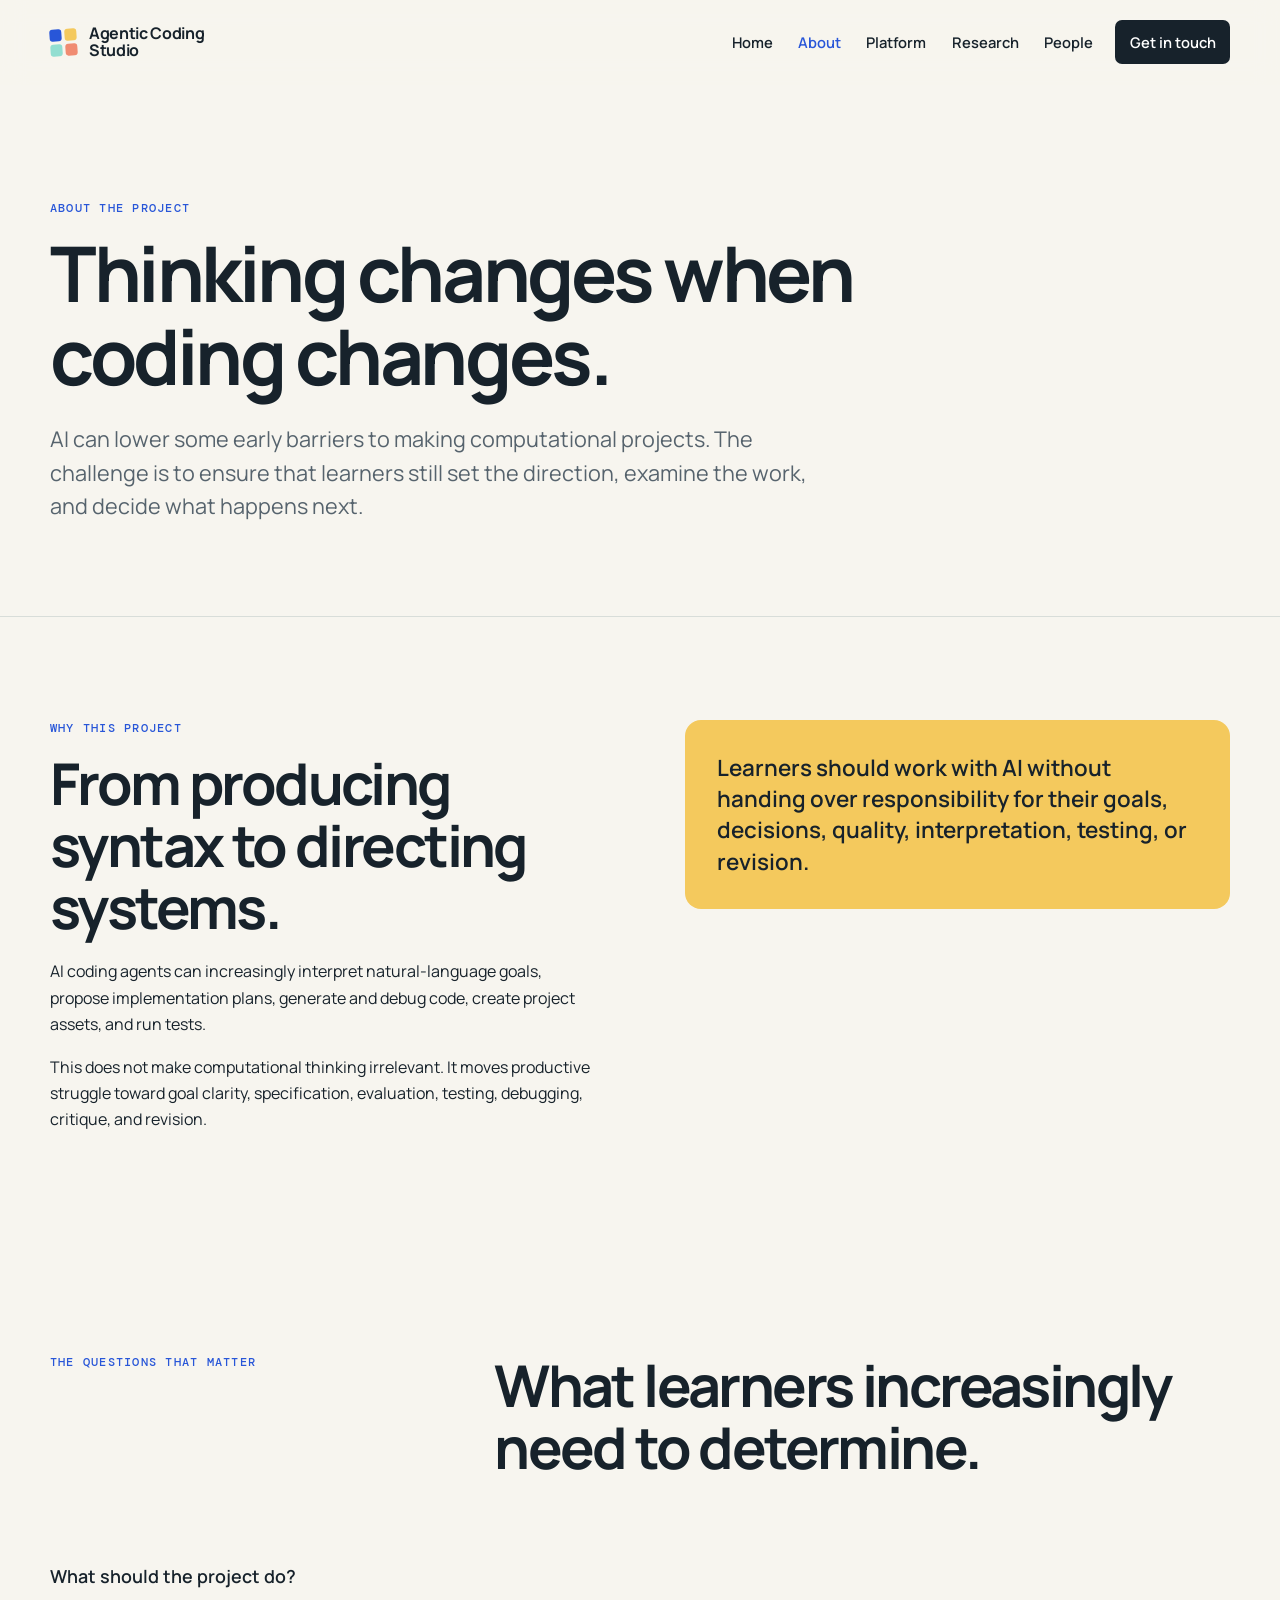
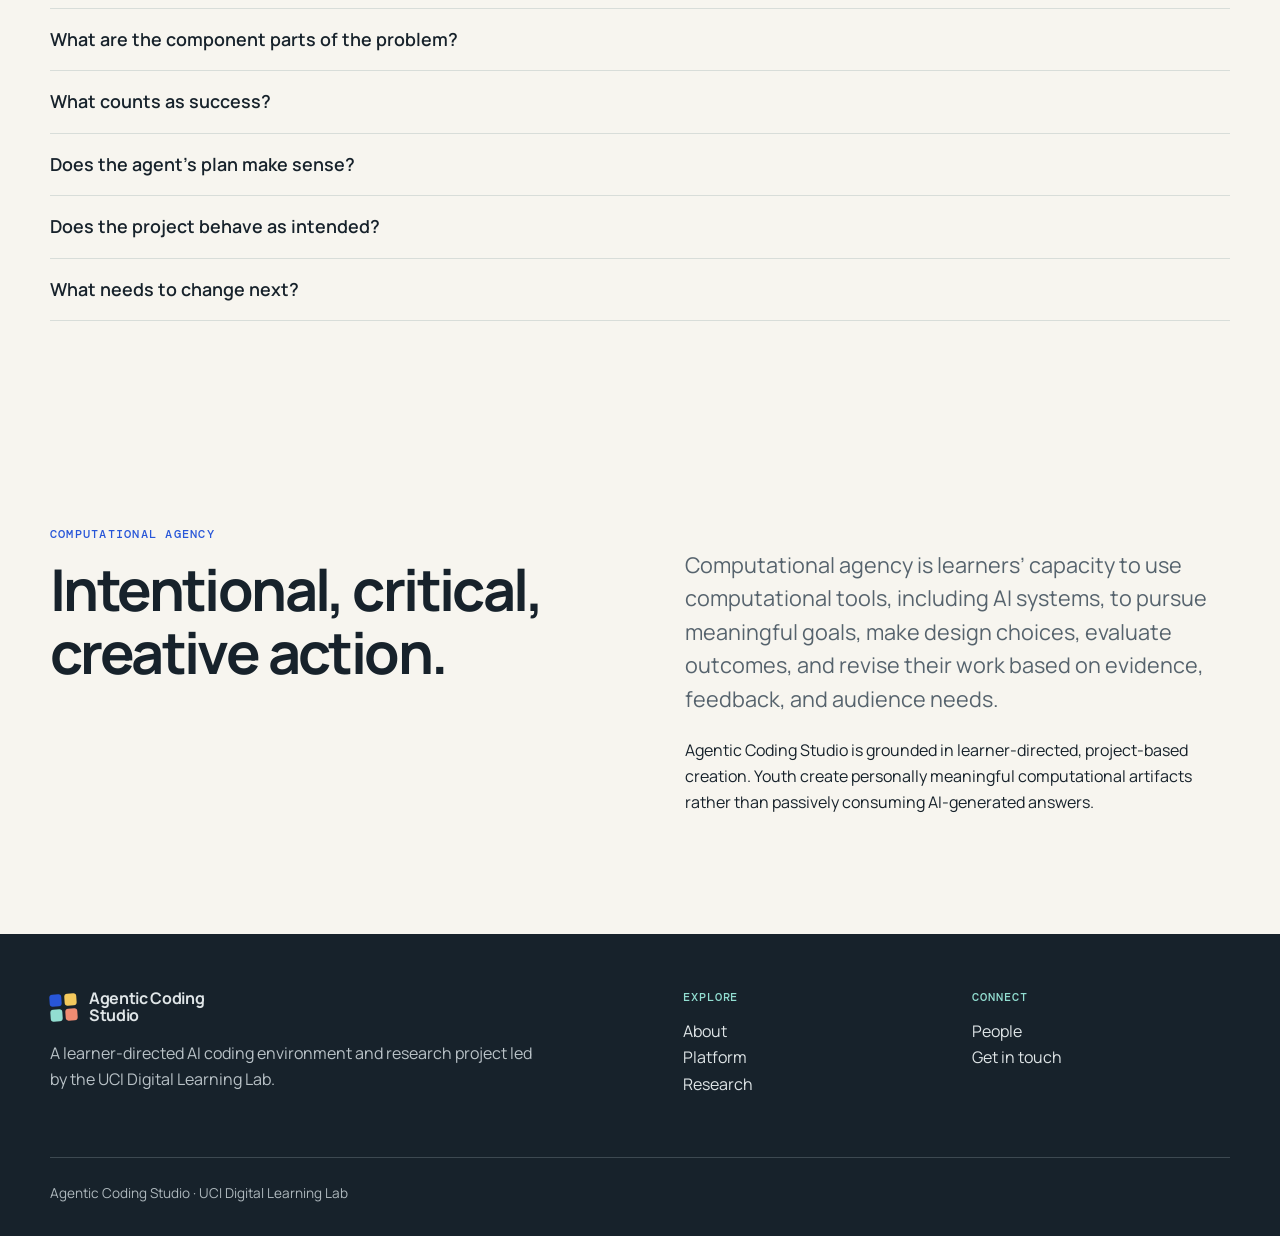
==== about.html @ 56c7b021 "Build initial Agentic Coding Studio website" ====
<!doctype html><html lang="en"><head><meta charset="utf-8"><meta name="viewport" content="width=device-width,initial-scale=1"><meta name="description" content="Why Agentic Coding Studio is being developed and how agentic coding changes what learners need to practice."><title>About | Agentic Coding Studio</title><link rel="stylesheet" href="assets/styles.css"></head><body><a class="skip-link" href="#main">Skip to main content</a>
<header class="site-header"><div class="container nav-wrap">
<a class="brand" href="index.html" aria-label="Agentic Coding Studio home"><span class="brand-mark" aria-hidden="true"><i></i><i></i><i></i><i></i></span><span>Agentic Coding<br>Studio</span></a>
<button class="menu-button" type="button" aria-expanded="false" aria-controls="site-nav">Menu</button>
<nav aria-label="Primary"><ul class="nav-list" id="site-nav">
<li><a href="index.html">Home</a></li><li><a href="about.html" aria-current="page">About</a></li><li><a href="platform.html">Platform</a></li><li><a href="research.html">Research</a></li><li><a href="people.html">People</a></li><li><a class="contact-link" href="contact.html">Get in touch</a></li>
</ul></nav></div></header>
<main id="main">
<section class="hero page-hero"><div class="container"><p class="eyebrow">About the project</p><h1>Thinking changes when coding changes.</h1><p class="lede">AI can lower some early barriers to making computational projects. The challenge is to ensure that learners still set the direction, examine the work, and decide what happens next.</p></div></section>
<section><div class="container split"><div><p class="eyebrow">Why this project</p><h2>From producing syntax to directing systems.</h2><p>AI coding agents can increasingly interpret natural-language goals, propose implementation plans, generate and debug code, create project assets, and run tests.</p><p>This does not make computational thinking irrelevant. It moves productive struggle toward goal clarity, specification, evaluation, testing, debugging, critique, and revision.</p></div><div><div class="quote-panel">Learners should work with AI without handing over responsibility for their goals, decisions, quality, interpretation, testing, or revision.</div></div></div></section>
<section><div class="container"><div class="section-head"><p class="eyebrow">The questions that matter</p><h2>What learners increasingly need to determine.</h2></div><ul class="question-list"><li>What should the project do?</li><li>What are the component parts of the problem?</li><li>What counts as success?</li><li>Does the agent’s plan make sense?</li><li>Does the project behave as intended?</li><li>What needs to change next?</li></ul></div></section>
<section><div class="container split"><div><p class="eyebrow">Computational agency</p><h2>Intentional, critical, creative action.</h2></div><div><p class="lede">Computational agency is learners’ capacity to use computational tools, including AI systems, to pursue meaningful goals, make design choices, evaluate outcomes, and revise their work based on evidence, feedback, and audience needs.</p><p>Agentic Coding Studio is grounded in learner-directed, project-based creation. Youth create personally meaningful computational artifacts rather than passively consuming AI-generated answers.</p></div></div></section></main><footer class="site-footer"><div class="container"><div class="footer-grid"><div><a class="brand" href="index.html"><span class="brand-mark" aria-hidden="true"><i></i><i></i><i></i><i></i></span><span>Agentic Coding<br>Studio</span></a><p>A learner-directed AI coding environment and research project led by the UCI Digital Learning Lab.</p></div><div><div class="footer-label">Explore</div><ul><li><a href="about.html">About</a></li><li><a href="platform.html">Platform</a></li><li><a href="research.html">Research</a></li></ul></div><div><div class="footer-label">Connect</div><ul><li><a href="people.html">People</a></li><li><a href="contact.html">Get in touch</a></li></ul></div></div><div class="footer-bottom">Agentic Coding Studio · UCI Digital Learning Lab</div></div></footer>
<script src="assets/site.js"></script>
</body></html>
---- assets/styles.css ----
@import url('https://fonts.googleapis.com/css2?family=DM+Mono:wght@400;500&family=Manrope:wght@400;500;600;700&display=swap');

:root { --ink:#17222b; --muted:#56636d; --paper:#f7f5ef; --white:#fff; --blue:#2856d8; --blue-dark:#173997; --aqua:#92ded1; --yellow:#f4c95d; --coral:#f08c72; --line:#d8ddd9; --max:1180px; }
* { box-sizing:border-box; }
html { scroll-behavior:smooth; }
body { margin:0; background:var(--paper); color:var(--ink); font:400 1rem/1.65 Manrope,Arial,sans-serif; }
a { color:inherit; }
img,svg { max-width:100%; }
.skip-link { position:absolute; left:-999px; top:1rem; z-index:99; background:var(--ink); color:white; padding:.7rem 1rem; }
.skip-link:focus { left:1rem; }
.container { width:min(calc(100% - 2.5rem),var(--max)); margin-inline:auto; }
.site-header { position:sticky; top:0; z-index:20; background:rgba(247,245,239,.94); backdrop-filter:blur(12px); border-bottom:1px solid transparent; }
.site-header.scrolled { border-color:var(--line); }
.nav-wrap { min-height:84px; display:flex; align-items:center; justify-content:space-between; gap:2rem; }
.brand { display:flex; align-items:center; gap:.75rem; text-decoration:none; font-weight:700; line-height:1.05; letter-spacing:-.02em; }
.brand-mark { display:grid; grid-template-columns:repeat(2,12px); gap:3px; transform:rotate(-4deg); }
.brand-mark i { display:block; width:12px; height:12px; border-radius:3px; background:var(--blue); }
.brand-mark i:nth-child(2){background:var(--yellow)} .brand-mark i:nth-child(3){background:var(--aqua)} .brand-mark i:nth-child(4){background:var(--coral)}
.nav-list { display:flex; align-items:center; gap:.15rem; list-style:none; padding:0; margin:0; }
.nav-list a { display:block; padding:.55rem .72rem; border-radius:7px; text-decoration:none; font-size:.92rem; font-weight:600; }
.nav-list a:hover,.nav-list a:focus-visible { background:white; }
.nav-list a[aria-current=page] { color:var(--blue); }
.nav-list .contact-link { margin-left:.5rem; background:var(--ink); color:white; padding:.62rem .9rem; }
.nav-list .contact-link:hover { background:var(--blue); }
.menu-button { display:none; border:1px solid var(--line); background:white; border-radius:8px; padding:.55rem .7rem; font:inherit; font-weight:600; }
.eyebrow { margin:0 0 1rem; color:var(--blue); font:500 .78rem/1.3 'DM Mono',monospace; text-transform:uppercase; letter-spacing:.1em; }
h1,h2,h3 { margin-top:0; line-height:1.08; letter-spacing:-.045em; }
h1 { font-size:clamp(3rem,7vw,6.4rem); max-width:950px; margin-bottom:1.5rem; }
h2 { font-size:clamp(2rem,4.5vw,3.8rem); margin-bottom:1.25rem; }
h3 { font-size:1.35rem; letter-spacing:-.025em; }
.lede { max-width:760px; color:var(--muted); font-size:clamp(1.08rem,2vw,1.35rem); line-height:1.55; }
.hero { padding:clamp(4rem,9vw,8rem) 0 4.5rem; overflow:hidden; }
.hero-home { min-height:calc(100vh - 84px); display:flex; align-items:center; position:relative; }
.hero-home h1 span { color:var(--blue); }
.hero-grid { display:grid; grid-template-columns:minmax(0,1.4fr) minmax(260px,.6fr); gap:3rem; align-items:center; width:100%; }
.hero-art { min-height:400px; position:relative; }
.block { position:absolute; padding:1rem 1.15rem; border:2px solid var(--ink); border-radius:14px; background:white; box-shadow:7px 7px 0 var(--ink); font:500 .78rem 'DM Mono',monospace; }
.block:before { content:''; position:absolute; width:36px; height:12px; border:2px solid var(--ink); border-bottom:0; border-radius:7px 7px 0 0; top:-14px; left:30px; background:inherit; }
.block.one { top:8%; left:8%; background:var(--yellow); transform:rotate(-5deg); }
.block.two { top:34%; right:0; background:var(--aqua); transform:rotate(4deg); }
.block.three { bottom:13%; left:15%; background:var(--coral); transform:rotate(-2deg); }
.loop-line { position:absolute; inset:0; border:2px dashed #aab3b3; border-radius:48% 40% 50% 45%; transform:rotate(8deg); }
.actions { display:flex; flex-wrap:wrap; gap:.75rem; margin-top:2rem; }
.button { display:inline-flex; align-items:center; gap:.55rem; padding:.82rem 1.1rem; border:1px solid var(--ink); border-radius:8px; background:var(--ink); color:white; text-decoration:none; font-weight:700; }
.button:hover { background:var(--blue); border-color:var(--blue); }
.button.secondary { background:transparent; color:var(--ink); }
.button.secondary:hover { background:white; border-color:var(--ink); }
section { padding:clamp(4rem,8vw,7rem) 0; }
.section-head { display:grid; grid-template-columns:.7fr 1.3fr; gap:3rem; margin-bottom:3rem; }
.section-head h2 { max-width:720px; }
.cycle-section { background:var(--ink); color:white; }
.cycle-section .eyebrow { color:var(--aqua); }
.cycle { list-style:none; padding:0; margin:3.5rem 0 0; display:grid; grid-template-columns:repeat(7,1fr); gap:.65rem; counter-reset:cycle; }
.cycle li { counter-increment:cycle; position:relative; min-height:160px; background:#25333d; border-radius:12px; padding:1rem; font-weight:600; display:flex; flex-direction:column; justify-content:space-between; }
.cycle li:before { content:'0' counter(cycle); color:var(--aqua); font:500 .75rem 'DM Mono'; }
.cycle li:not(:last-child):after { content:'→'; position:absolute; right:-.62rem; top:45%; z-index:2; color:var(--yellow); }
.cards { display:grid; grid-template-columns:repeat(3,1fr); gap:1rem; }
.card { background:white; border:1px solid var(--line); border-radius:14px; padding:1.6rem; }
.card p { color:var(--muted); margin-bottom:0; }
.card .number { font:500 .78rem 'DM Mono'; color:var(--blue); }
.card.accent { background:var(--blue); color:white; border:0; } .card.accent p { color:#e5ebff; }
.split { display:grid; grid-template-columns:1fr 1fr; gap:clamp(2rem,7vw,7rem); align-items:start; }
.quote-panel { padding:2rem; background:var(--yellow); border-radius:16px; font-size:1.4rem; font-weight:600; line-height:1.4; }
.page-hero { border-bottom:1px solid var(--line); }
.page-hero h1 { font-size:clamp(3rem,6vw,5.4rem); }
.question-list { list-style:none; padding:0; margin:0; }
.question-list li { padding:1rem 0; border-bottom:1px solid var(--line); font-size:1.12rem; font-weight:600; }
.pill-list { display:flex; flex-wrap:wrap; gap:.6rem; padding:0; list-style:none; }
.pill-list li { border:1px solid var(--line); background:white; border-radius:99px; padding:.55rem .9rem; font-weight:600; }
.feature { display:grid; grid-template-columns:80px 1fr; gap:1.5rem; padding:2.5rem 0; border-top:1px solid var(--line); }
.feature:last-child { border-bottom:1px solid var(--line); }
.feature-num { width:52px; height:52px; display:grid; place-items:center; background:var(--aqua); border-radius:12px; font:500 .8rem 'DM Mono'; }
.status { display:inline-block; margin-bottom:.8rem; color:var(--blue-dark); background:#e3e9fb; border-radius:99px; padding:.3rem .65rem; font:500 .7rem 'DM Mono'; text-transform:uppercase; letter-spacing:.06em; }
.research-area { border-top:4px solid var(--blue); }
.foundation-grid { display:grid; grid-template-columns:repeat(2,1fr); gap:1rem; }
.timeline { display:grid; grid-template-columns:1fr 1fr; gap:1rem; }
.phase { border-left:4px solid var(--yellow); padding:1.5rem; background:white; }
.phase.future { border-color:var(--aqua); }
.people-grid { display:grid; grid-template-columns:repeat(2,1fr); gap:1rem; }
.person { min-height:240px; display:flex; flex-direction:column; justify-content:space-between; }
.person .role { color:var(--blue); font:500 .77rem 'DM Mono'; text-transform:uppercase; letter-spacing:.05em; }
.person p { margin-bottom:0; }
.advisors { display:grid; grid-template-columns:repeat(4,1fr); gap:1rem; }
.advisor { background:transparent; border-top:3px solid var(--ink); padding:1.2rem 0; }
.placeholder { border:2px dashed #a7afaf; border-radius:14px; padding:2rem; background:rgba(255,255,255,.5); }
.todo { font:500 .75rem 'DM Mono'; color:var(--blue); text-transform:uppercase; }
.site-footer { background:var(--ink); color:white; padding:3.5rem 0 2rem; }
.footer-grid { display:grid; grid-template-columns:1.4fr .6fr .6fr; gap:2rem; }
.site-footer .brand { max-width:210px; margin-bottom:1rem; }
.site-footer p { color:#b9c2c7; max-width:500px; }
.site-footer ul { list-style:none; padding:0; margin:0; }
.site-footer a { color:#dfe5e7; text-decoration:none; }
.site-footer a:hover { color:var(--aqua); }
.footer-label { font:500 .72rem 'DM Mono'; text-transform:uppercase; color:var(--aqua); letter-spacing:.08em; margin-bottom:.8rem; }
.footer-bottom { border-top:1px solid #3d4951; margin-top:3rem; padding-top:1.5rem; font-size:.85rem; color:#aeb8bd; }
@media (max-width:900px){ .menu-button{display:block}.nav-list{display:none;position:absolute;top:75px;left:1.25rem;right:1.25rem;flex-direction:column;align-items:stretch;background:white;border:1px solid var(--line);padding:.75rem;border-radius:12px;box-shadow:0 10px 25px #17222b22}.nav-list.open{display:flex}.nav-list .contact-link{margin-left:0}.hero-grid,.split,.section-head{grid-template-columns:1fr}.hero-art{min-height:320px;max-width:500px;width:100%;margin:auto}.cycle{grid-template-columns:repeat(2,1fr)}.cycle li:not(:last-child):after{display:none}.cards{grid-template-columns:1fr 1fr}.advisors{grid-template-columns:1fr 1fr}.footer-grid{grid-template-columns:1fr 1fr}.footer-grid>div:first-child{grid-column:1/-1}}
@media (max-width:600px){.container{width:min(calc(100% - 1.5rem),var(--max))}.nav-wrap{min-height:72px}.brand{font-size:.9rem}h1{font-size:2.8rem}.hero{padding:3.5rem 0}.hero-home{min-height:auto}.hero-grid{gap:1rem}.hero-art{min-height:280px}.cycle,.cards,.foundation-grid,.timeline,.people-grid,.advisors,.footer-grid{grid-template-columns:1fr}.feature{grid-template-columns:1fr;gap:.5rem}.footer-grid>div:first-child{grid-column:auto}.section-head{gap:.5rem}.card{padding:1.3rem}}
@media (prefers-reduced-motion:reduce){html{scroll-behavior:auto}}
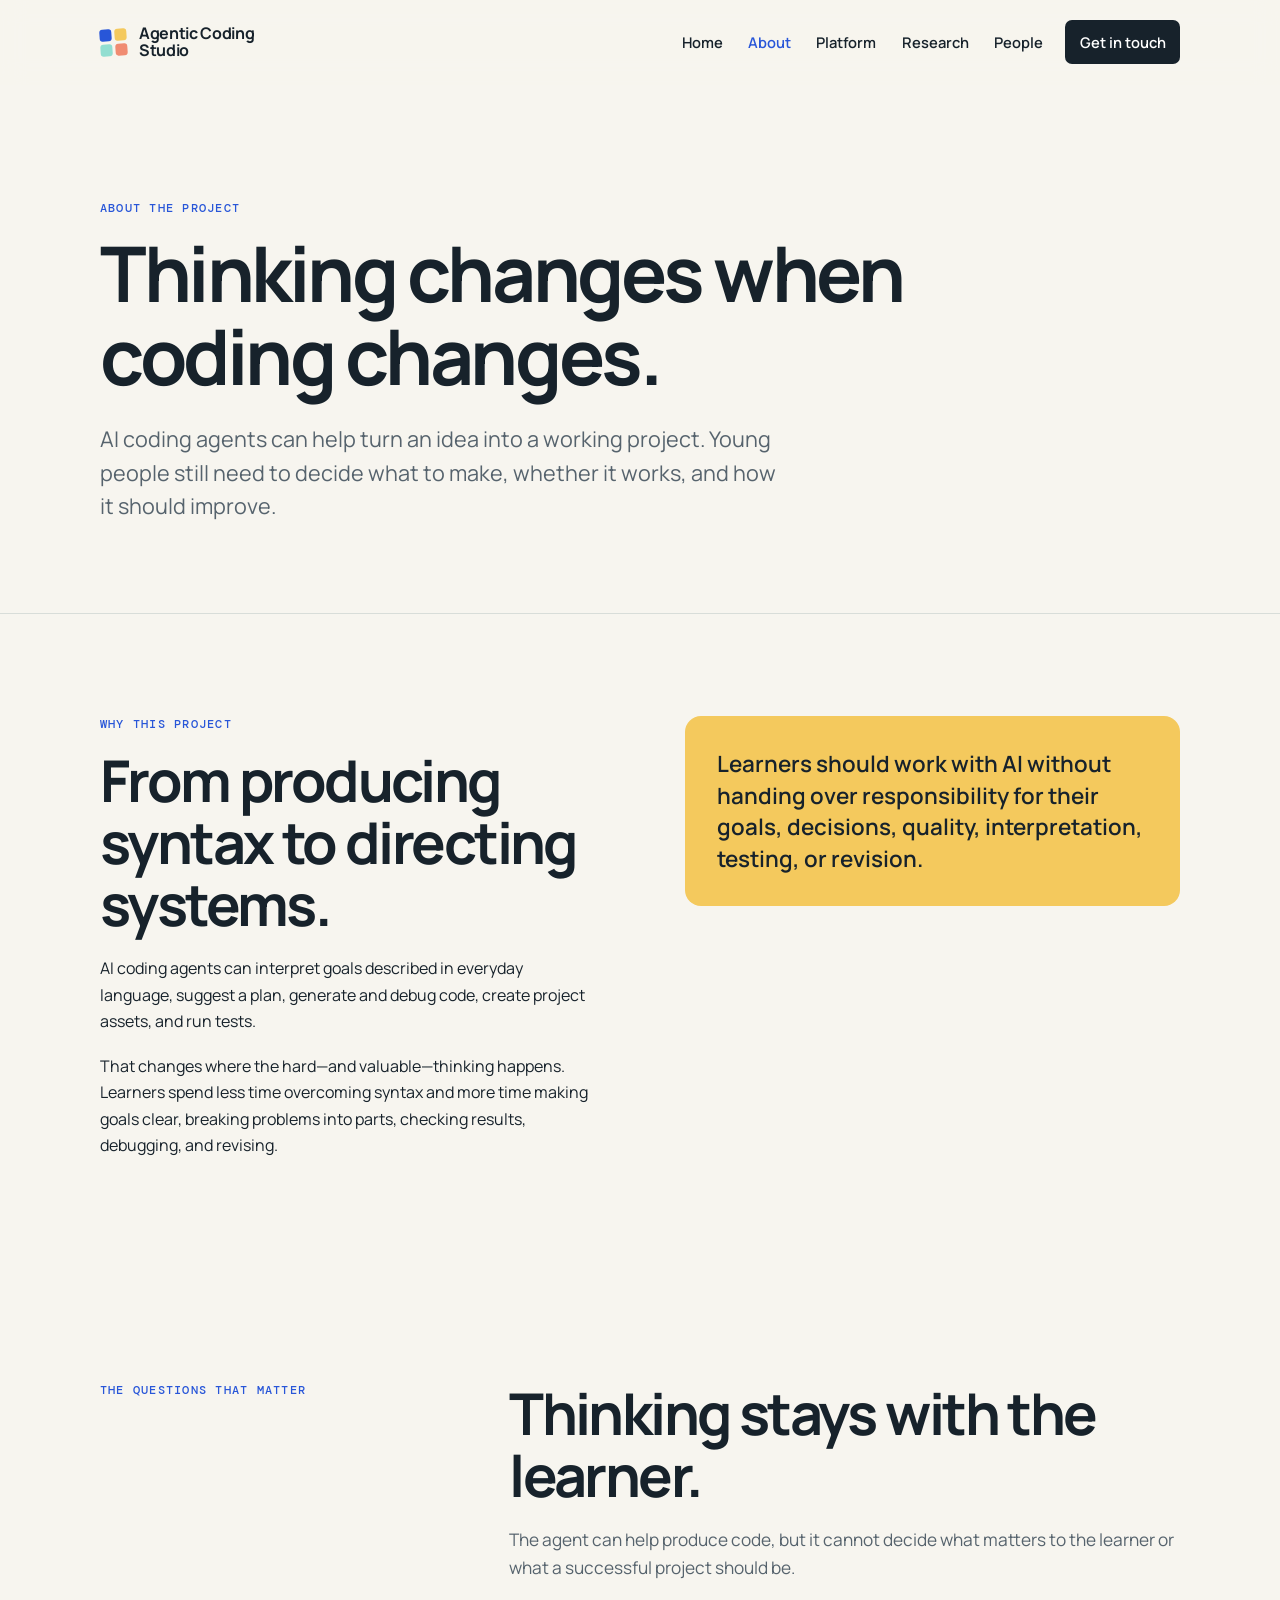
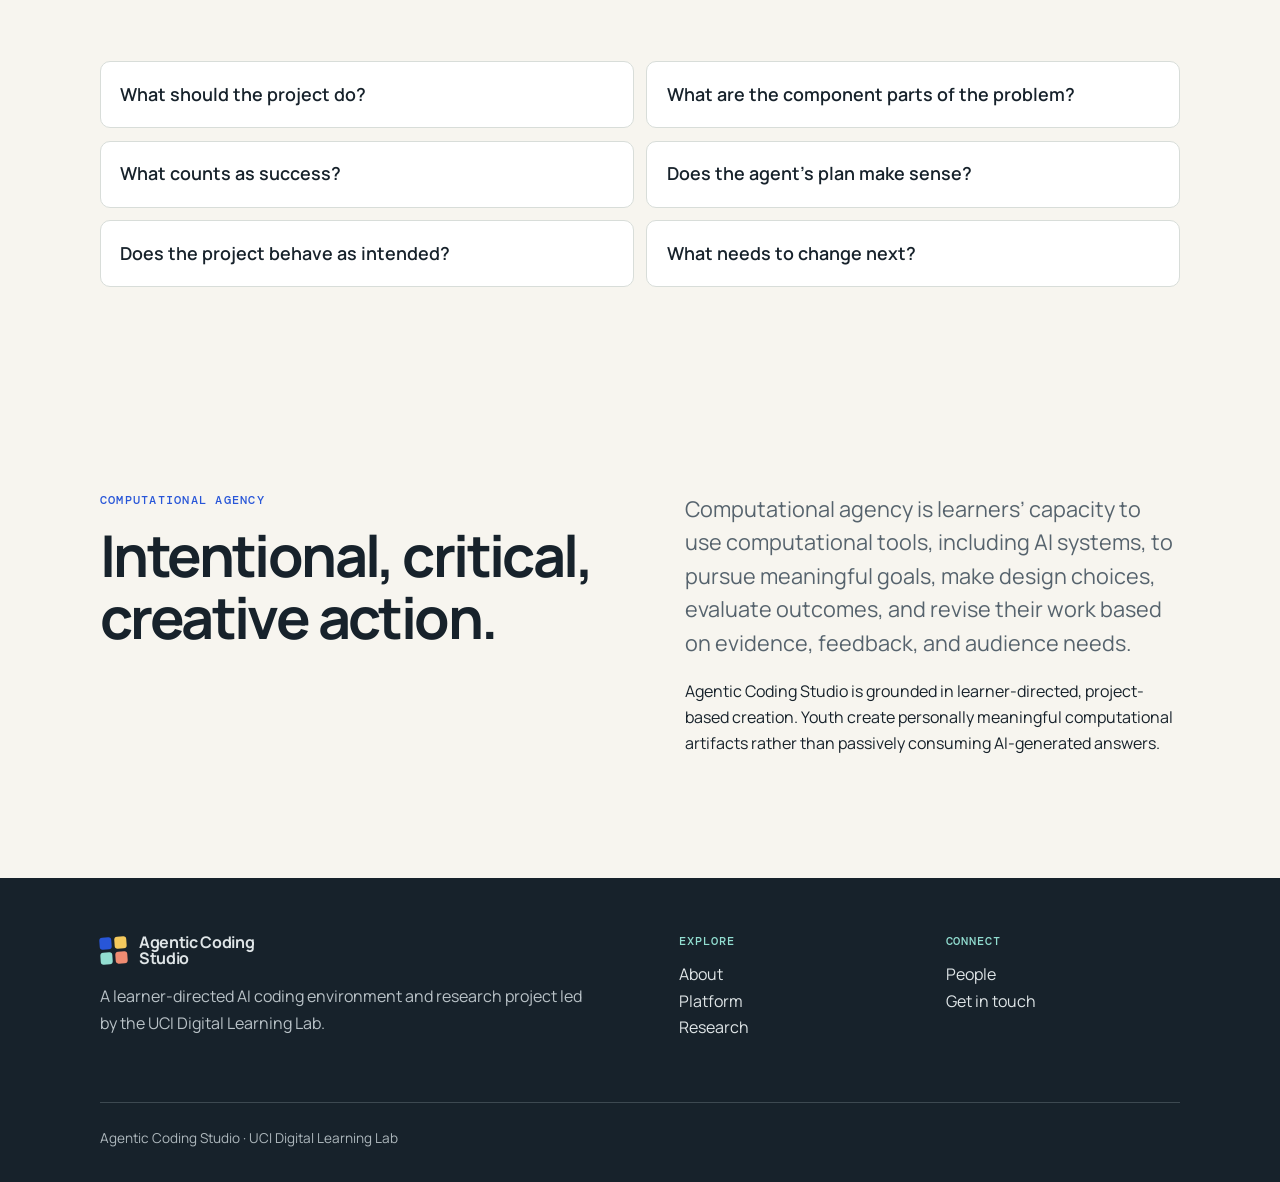
==== commit 9be0cc70: "Improve site readability and audience fit" ====
--- a/about.html
+++ b/about.html
@@ -6,9 +6,9 @@
 <li><a href="index.html">Home</a></li><li><a href="about.html" aria-current="page">About</a></li><li><a href="platform.html">Platform</a></li><li><a href="research.html">Research</a></li><li><a href="people.html">People</a></li><li><a class="contact-link" href="contact.html">Get in touch</a></li>
 </ul></nav></div></header>
 <main id="main">
-<section class="hero page-hero"><div class="container"><p class="eyebrow">About the project</p><h1>Thinking changes when coding changes.</h1><p class="lede">AI can lower some early barriers to making computational projects. The challenge is to ensure that learners still set the direction, examine the work, and decide what happens next.</p></div></section>
-<section><div class="container split"><div><p class="eyebrow">Why this project</p><h2>From producing syntax to directing systems.</h2><p>AI coding agents can increasingly interpret natural-language goals, propose implementation plans, generate and debug code, create project assets, and run tests.</p><p>This does not make computational thinking irrelevant. It moves productive struggle toward goal clarity, specification, evaluation, testing, debugging, critique, and revision.</p></div><div><div class="quote-panel">Learners should work with AI without handing over responsibility for their goals, decisions, quality, interpretation, testing, or revision.</div></div></div></section>
-<section><div class="container"><div class="section-head"><p class="eyebrow">The questions that matter</p><h2>What learners increasingly need to determine.</h2></div><ul class="question-list"><li>What should the project do?</li><li>What are the component parts of the problem?</li><li>What counts as success?</li><li>Does the agent’s plan make sense?</li><li>Does the project behave as intended?</li><li>What needs to change next?</li></ul></div></section>
+<section class="hero page-hero"><div class="container"><p class="eyebrow">About the project</p><h1>Thinking changes when coding changes.</h1><p class="lede">AI coding agents can help turn an idea into a working project. Young people still need to decide what to make, whether it works, and how it should improve.</p></div></section>
+<section><div class="container split"><div><p class="eyebrow">Why this project</p><h2>From producing syntax to directing systems.</h2><p>AI coding agents can interpret goals described in everyday language, suggest a plan, generate and debug code, create project assets, and run tests.</p><p>That changes where the hard—and valuable—thinking happens. Learners spend less time overcoming syntax and more time making goals clear, breaking problems into parts, checking results, debugging, and revising.</p></div><div><div class="quote-panel">Learners should work with AI without handing over responsibility for their goals, decisions, quality, interpretation, testing, or revision.</div></div></div></section>
+<section><div class="container"><div class="section-head"><p class="eyebrow">The questions that matter</p><div><h2>Thinking stays with the learner.</h2><p class="section-intro">The agent can help produce code, but it cannot decide what matters to the learner or what a successful project should be.</p></div></div><ul class="question-list"><li>What should the project do?</li><li>What are the component parts of the problem?</li><li>What counts as success?</li><li>Does the agent’s plan make sense?</li><li>Does the project behave as intended?</li><li>What needs to change next?</li></ul></div></section>
 <section><div class="container split"><div><p class="eyebrow">Computational agency</p><h2>Intentional, critical, creative action.</h2></div><div><p class="lede">Computational agency is learners’ capacity to use computational tools, including AI systems, to pursue meaningful goals, make design choices, evaluate outcomes, and revise their work based on evidence, feedback, and audience needs.</p><p>Agentic Coding Studio is grounded in learner-directed, project-based creation. Youth create personally meaningful computational artifacts rather than passively consuming AI-generated answers.</p></div></div></section></main><footer class="site-footer"><div class="container"><div class="footer-grid"><div><a class="brand" href="index.html"><span class="brand-mark" aria-hidden="true"><i></i><i></i><i></i><i></i></span><span>Agentic Coding<br>Studio</span></a><p>A learner-directed AI coding environment and research project led by the UCI Digital Learning Lab.</p></div><div><div class="footer-label">Explore</div><ul><li><a href="about.html">About</a></li><li><a href="platform.html">Platform</a></li><li><a href="research.html">Research</a></li></ul></div><div><div class="footer-label">Connect</div><ul><li><a href="people.html">People</a></li><li><a href="contact.html">Get in touch</a></li></ul></div></div><div class="footer-bottom">Agentic Coding Studio · UCI Digital Learning Lab</div></div></footer>
 <script src="assets/site.js"></script>
 </body></html>
--- a/assets/styles.css
+++ b/assets/styles.css
@@ -96,3 +96,37 @@
 @media (max-width:900px){ .menu-button{display:block}.nav-list{display:none;position:absolute;top:75px;left:1.25rem;right:1.25rem;flex-direction:column;align-items:stretch;background:white;border:1px solid var(--line);padding:.75rem;border-radius:12px;box-shadow:0 10px 25px #17222b22}.nav-list.open{display:flex}.nav-list .contact-link{margin-left:0}.hero-grid,.split,.section-head{grid-template-columns:1fr}.hero-art{min-height:320px;max-width:500px;width:100%;margin:auto}.cycle{grid-template-columns:repeat(2,1fr)}.cycle li:not(:last-child):after{display:none}.cards{grid-template-columns:1fr 1fr}.advisors{grid-template-columns:1fr 1fr}.footer-grid{grid-template-columns:1fr 1fr}.footer-grid>div:first-child{grid-column:1/-1}}
 @media (max-width:600px){.container{width:min(calc(100% - 1.5rem),var(--max))}.nav-wrap{min-height:72px}.brand{font-size:.9rem}h1{font-size:2.8rem}.hero{padding:3.5rem 0}.hero-home{min-height:auto}.hero-grid{gap:1rem}.hero-art{min-height:280px}.cycle,.cards,.foundation-grid,.timeline,.people-grid,.advisors,.footer-grid{grid-template-columns:1fr}.feature{grid-template-columns:1fr;gap:.5rem}.footer-grid>div:first-child{grid-column:auto}.section-head{gap:.5rem}.card{padding:1.3rem}}
 @media (prefers-reduced-motion:reduce){html{scroll-behavior:auto}}
+
+/* Readability and content hierarchy refinements */
+:root { --max: 1080px; --reading: 680px; }
+.container { width: min(calc(100% - 5rem), var(--max)); }
+p { margin-top: 0; margin-bottom: 1.15rem; }
+.lede { max-width: var(--reading); }
+.prose { max-width: var(--reading); }
+.prose > *:last-child { margin-bottom: 0; }
+.section-intro { max-width: var(--reading); color: var(--muted); font-size: 1.08rem; }
+.section-head { align-items: start; margin-bottom: 3.75rem; }
+.section-head > :last-child { max-width: 760px; }
+.card h3 { margin-bottom: .8rem; }
+.cards { gap: 1.25rem; }
+.card { padding: 1.8rem; }
+.question-list { display: grid; grid-template-columns: repeat(2, 1fr); gap: .8rem; }
+.question-list li { background: var(--white); border: 1px solid var(--line); border-radius: 10px; padding: 1.1rem 1.2rem; }
+.plain-note { max-width: var(--reading); margin-top: 1.5rem; padding: 1.25rem 1.4rem; border-left: 4px solid var(--aqua); background: var(--white); }
+.plain-note strong { display: block; margin-bottom: .25rem; }
+.audience-path { display: grid; grid-template-columns: repeat(3, 1fr); gap: 1rem; }
+.audience-path .card { min-height: 200px; }
+.feature > div:last-child { max-width: 760px; }
+.person { display: grid; grid-template-columns: 104px 1fr; gap: 1.4rem; min-height: 0; align-items: start; }
+.person-photo { width: 104px; aspect-ratio: 4 / 5; border-radius: 10px; background: #e9e7df; border: 1px solid var(--line); display: grid; place-items: center; color: var(--muted); font: 500 .72rem/1.35 'DM Mono', monospace; text-align: center; padding: .6rem; }
+.people-note { max-width: var(--reading); margin: -2rem 0 3rem; color: var(--muted); }
+@media (max-width:900px) {
+  .container { width: min(calc(100% - 3rem), var(--max)); }
+  .audience-path { grid-template-columns: 1fr 1fr; }
+}
+@media (max-width:600px) {
+  .container { width: min(calc(100% - 2rem), var(--max)); }
+  .question-list,.audience-path { grid-template-columns: 1fr; }
+  .person { grid-template-columns: 76px 1fr; padding: 1.25rem; }
+  .person-photo { width: 76px; }
+}
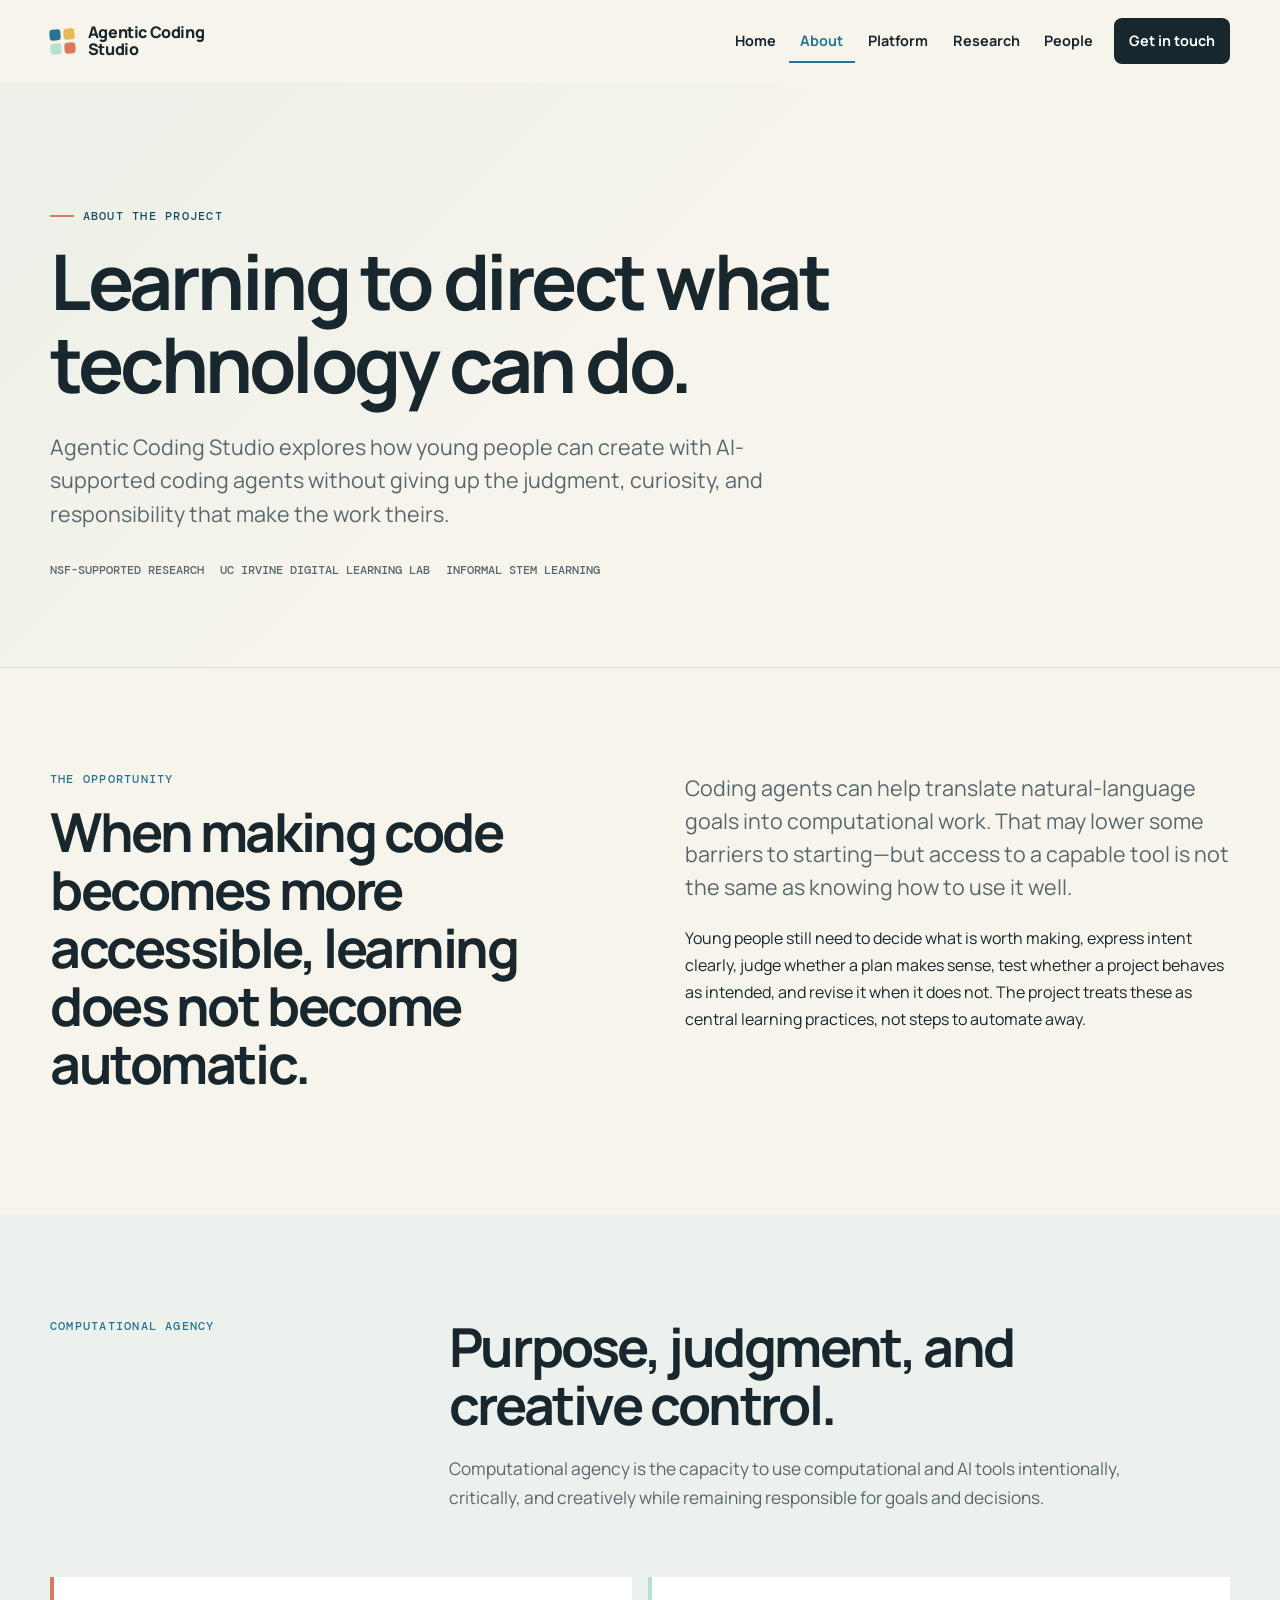
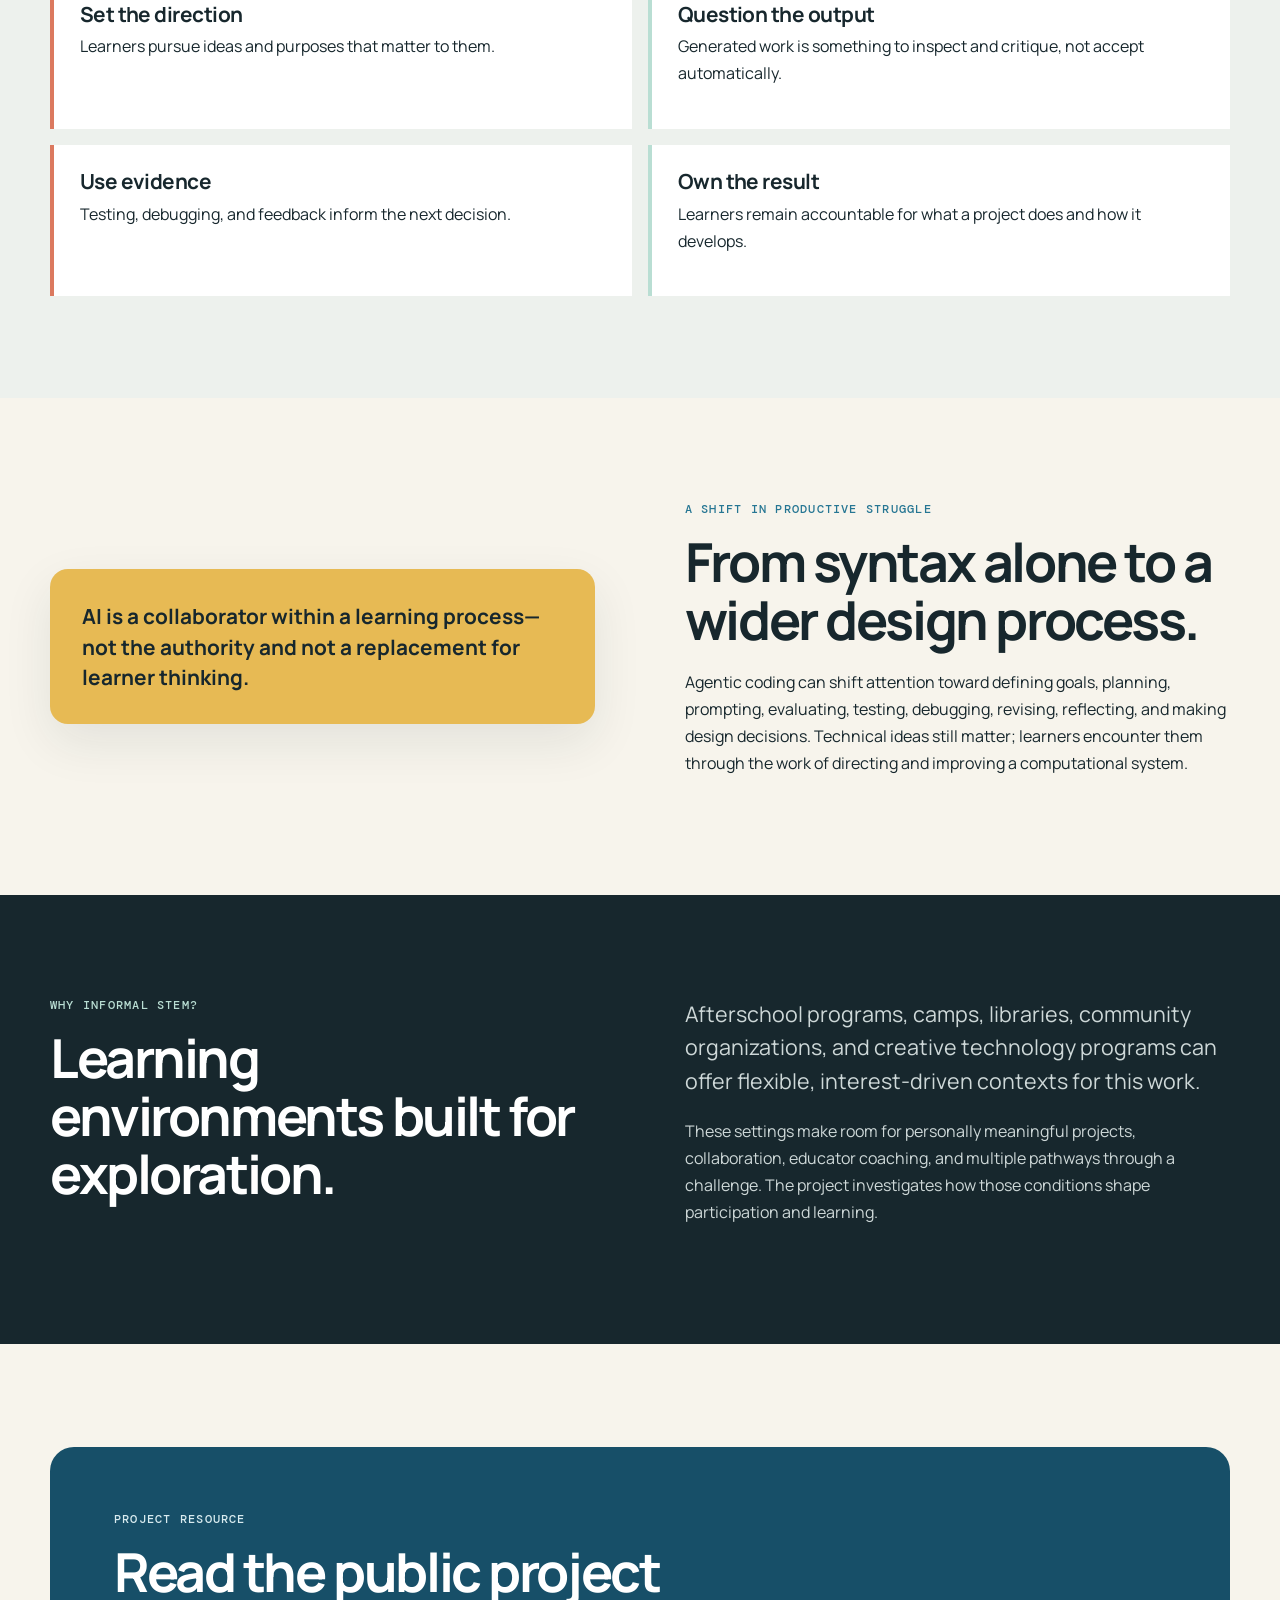
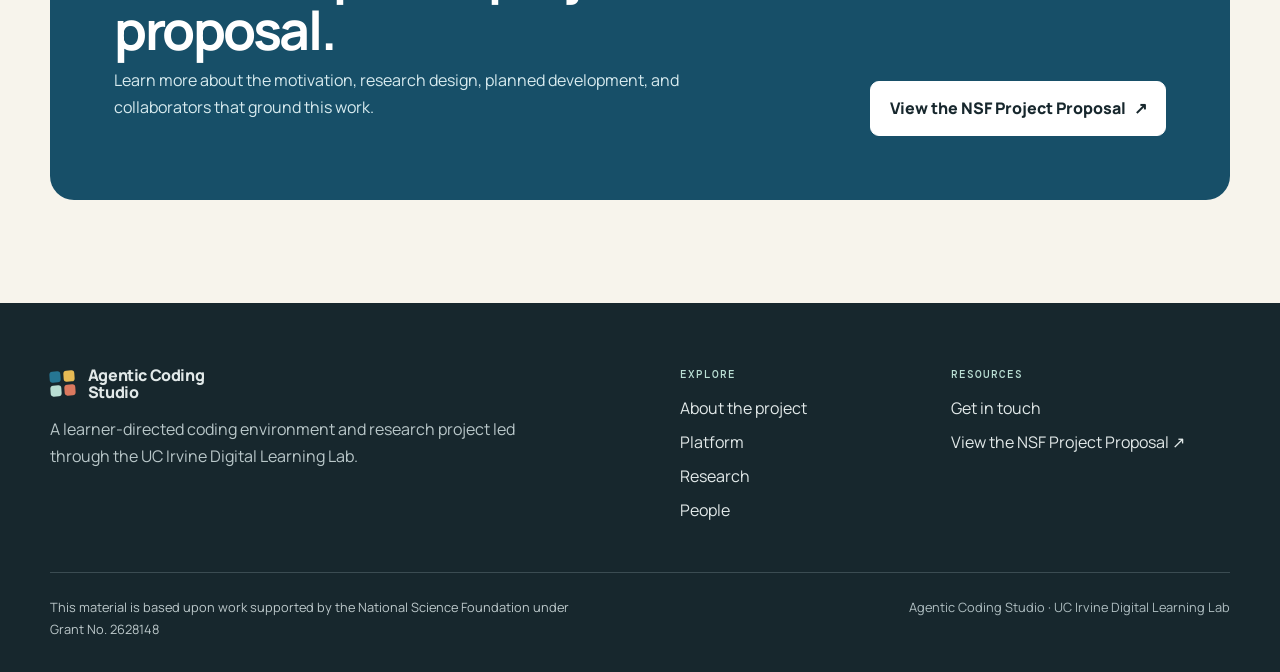
==== commit cf563d39: "Elevate research site content and visual design" ====
--- a/about.html
+++ b/about.html
@@ -1,14 +1,8 @@
-<!doctype html><html lang="en"><head><meta charset="utf-8"><meta name="viewport" content="width=device-width,initial-scale=1"><meta name="description" content="Why Agentic Coding Studio is being developed and how agentic coding changes what learners need to practice."><title>About | Agentic Coding Studio</title><link rel="stylesheet" href="assets/styles.css"></head><body><a class="skip-link" href="#main">Skip to main content</a>
-<header class="site-header"><div class="container nav-wrap">
-<a class="brand" href="index.html" aria-label="Agentic Coding Studio home"><span class="brand-mark" aria-hidden="true"><i></i><i></i><i></i><i></i></span><span>Agentic Coding<br>Studio</span></a>
-<button class="menu-button" type="button" aria-expanded="false" aria-controls="site-nav">Menu</button>
-<nav aria-label="Primary"><ul class="nav-list" id="site-nav">
-<li><a href="index.html">Home</a></li><li><a href="about.html" aria-current="page">About</a></li><li><a href="platform.html">Platform</a></li><li><a href="research.html">Research</a></li><li><a href="people.html">People</a></li><li><a class="contact-link" href="contact.html">Get in touch</a></li>
-</ul></nav></div></header>
-<main id="main">
-<section class="hero page-hero"><div class="container"><p class="eyebrow">About the project</p><h1>Thinking changes when coding changes.</h1><p class="lede">AI coding agents can help turn an idea into a working project. Young people still need to decide what to make, whether it works, and how it should improve.</p></div></section>
-<section><div class="container split"><div><p class="eyebrow">Why this project</p><h2>From producing syntax to directing systems.</h2><p>AI coding agents can interpret goals described in everyday language, suggest a plan, generate and debug code, create project assets, and run tests.</p><p>That changes where the hard—and valuable—thinking happens. Learners spend less time overcoming syntax and more time making goals clear, breaking problems into parts, checking results, debugging, and revising.</p></div><div><div class="quote-panel">Learners should work with AI without handing over responsibility for their goals, decisions, quality, interpretation, testing, or revision.</div></div></div></section>
-<section><div class="container"><div class="section-head"><p class="eyebrow">The questions that matter</p><div><h2>Thinking stays with the learner.</h2><p class="section-intro">The agent can help produce code, but it cannot decide what matters to the learner or what a successful project should be.</p></div></div><ul class="question-list"><li>What should the project do?</li><li>What are the component parts of the problem?</li><li>What counts as success?</li><li>Does the agent’s plan make sense?</li><li>Does the project behave as intended?</li><li>What needs to change next?</li></ul></div></section>
-<section><div class="container split"><div><p class="eyebrow">Computational agency</p><h2>Intentional, critical, creative action.</h2></div><div><p class="lede">Computational agency is learners’ capacity to use computational tools, including AI systems, to pursue meaningful goals, make design choices, evaluate outcomes, and revise their work based on evidence, feedback, and audience needs.</p><p>Agentic Coding Studio is grounded in learner-directed, project-based creation. Youth create personally meaningful computational artifacts rather than passively consuming AI-generated answers.</p></div></div></section></main><footer class="site-footer"><div class="container"><div class="footer-grid"><div><a class="brand" href="index.html"><span class="brand-mark" aria-hidden="true"><i></i><i></i><i></i><i></i></span><span>Agentic Coding<br>Studio</span></a><p>A learner-directed AI coding environment and research project led by the UCI Digital Learning Lab.</p></div><div><div class="footer-label">Explore</div><ul><li><a href="about.html">About</a></li><li><a href="platform.html">Platform</a></li><li><a href="research.html">Research</a></li></ul></div><div><div class="footer-label">Connect</div><ul><li><a href="people.html">People</a></li><li><a href="contact.html">Get in touch</a></li></ul></div></div><div class="footer-bottom">Agentic Coding Studio · UCI Digital Learning Lab</div></div></footer>
-<script src="assets/site.js"></script>
-</body></html>+<!doctype html><html lang="en"><head><meta charset="utf-8"><meta name="viewport" content="width=device-width,initial-scale=1"><meta name="description" content="Why agentic coding education matters and how the project centers learner judgment, creativity, and responsibility."><title>About | Agentic Coding Studio</title><link rel="stylesheet" href="assets/styles.css"></head><body><a class="skip-link" href="#main">Skip to main content</a>
+<header class="site-header"><div class="container nav-wrap"><a class="brand" href="index.html" aria-label="Agentic Coding Studio home"><span class="brand-mark" aria-hidden="true"><i></i><i></i><i></i><i></i></span><span>Agentic Coding<br>Studio</span></a><button class="menu-button" type="button" aria-expanded="false" aria-controls="site-nav">Menu</button><nav aria-label="Primary"><ul class="nav-list" id="site-nav"><li><a href="index.html">Home</a></li><li><a href="about.html" aria-current="page">About</a></li><li><a href="platform.html">Platform</a></li><li><a href="research.html">Research</a></li><li><a href="people.html">People</a></li><li><a class="contact-link" href="contact.html">Get in touch</a></li></ul></nav></div></header><main id="main">
+<section class="hero page-hero"><div class="container"><p class="kicker">About the project</p><h1>Learning to direct what technology can do.</h1><p class="lede">Agentic Coding Studio explores how young people can create with AI-supported coding agents without giving up the judgment, curiosity, and responsibility that make the work theirs.</p><div class="page-meta"><span>NSF-supported research</span><span>UC Irvine Digital Learning Lab</span><span>Informal STEM learning</span></div></div></section>
+<section><div class="container split"><div><p class="eyebrow">The opportunity</p><h2>When making code becomes more accessible, learning does not become automatic.</h2></div><div><p class="lede">Coding agents can help translate natural-language goals into computational work. That may lower some barriers to starting—but access to a capable tool is not the same as knowing how to use it well.</p><p>Young people still need to decide what is worth making, express intent clearly, judge whether a plan makes sense, test whether a project behaves as intended, and revise it when it does not. The project treats these as central learning practices, not steps to automate away.</p></div></div></section>
+<section class="section-tint"><div class="container"><div class="section-head"><p class="eyebrow">Computational agency</p><div><h2>Purpose, judgment, and creative control.</h2><p class="section-intro">Computational agency is the capacity to use computational and AI tools intentionally, critically, and creatively while remaining responsible for goals and decisions.</p></div></div><div class="principles"><article class="principle"><h3>Set the direction</h3><p>Learners pursue ideas and purposes that matter to them.</p></article><article class="principle"><h3>Question the output</h3><p>Generated work is something to inspect and critique, not accept automatically.</p></article><article class="principle"><h3>Use evidence</h3><p>Testing, debugging, and feedback inform the next decision.</p></article><article class="principle"><h3>Own the result</h3><p>Learners remain accountable for what a project does and how it develops.</p></article></div></div></section>
+<section><div class="container split center"><div class="quote-panel">AI is a collaborator within a learning process—not the authority and not a replacement for learner thinking.</div><div><p class="eyebrow">A shift in productive struggle</p><h2>From syntax alone to a wider design process.</h2><p>Agentic coding can shift attention toward defining goals, planning, prompting, evaluating, testing, debugging, revising, reflecting, and making design decisions. Technical ideas still matter; learners encounter them through the work of directing and improving a computational system.</p></div></div></section>
+<section class="section-dark"><div class="container split"><div><p class="eyebrow">Why informal STEM?</p><h2>Learning environments built for exploration.</h2></div><div><p class="lede">Afterschool programs, camps, libraries, community organizations, and creative technology programs can offer flexible, interest-driven contexts for this work.</p><p>These settings make room for personally meaningful projects, collaboration, educator coaching, and multiple pathways through a challenge. The project investigates how those conditions shape participation and learning.</p></div></div></section>
+<section><div class="container"><div class="cta-panel"><div><p class="eyebrow">Project resource</p><h2>Read the public project proposal.</h2><p>Learn more about the motivation, research design, planned development, and collaborators that ground this work.</p></div><div class="actions"><a class="button light" href="https://drive.google.com/file/d/1i6zkVuX5a1_tt1JKTI5XqCLp001dNQ0z/view" target="_blank" rel="noopener">View the NSF Project Proposal <span aria-hidden="true">↗</span></a></div></div></div></section></main><footer class="site-footer"><div class="container"><div class="footer-grid"><div><a class="brand" href="index.html"><span class="brand-mark" aria-hidden="true"><i></i><i></i><i></i><i></i></span><span>Agentic Coding<br>Studio</span></a><p>A learner-directed coding environment and research project led through the UC Irvine Digital Learning Lab.</p></div><div><div class="footer-label">Explore</div><ul><li><a href="about.html">About the project</a></li><li><a href="platform.html">Platform</a></li><li><a href="research.html">Research</a></li><li><a href="people.html">People</a></li></ul></div><div><div class="footer-label">Resources</div><ul><li><a href="contact.html">Get in touch</a></li><li><a href="https://drive.google.com/file/d/1i6zkVuX5a1_tt1JKTI5XqCLp001dNQ0z/view" target="_blank" rel="noopener">View the NSF Project Proposal <span aria-hidden="true">↗</span></a></li></ul></div></div><div class="footer-bottom"><p class="nsf">This material is based upon work supported by the National Science Foundation under Grant No. 2628148</p><span>Agentic Coding Studio · UC Irvine Digital Learning Lab</span></div></div></footer><script src="assets/site.js"></script></body></html>
--- a/assets/styles.css
+++ b/assets/styles.css
@@ -1,132 +1,13 @@
-@import url('https://fonts.googleapis.com/css2?family=DM+Mono:wght@400;500&family=Manrope:wght@400;500;600;700&display=swap');
+@import url('https://fonts.googleapis.com/css2?family=DM+Mono:wght@400;500&family=Manrope:wght@400;500;600;700;800&display=swap');
 
-:root { --ink:#17222b; --muted:#56636d; --paper:#f7f5ef; --white:#fff; --blue:#2856d8; --blue-dark:#173997; --aqua:#92ded1; --yellow:#f4c95d; --coral:#f08c72; --line:#d8ddd9; --max:1180px; }
-* { box-sizing:border-box; }
-html { scroll-behavior:smooth; }
-body { margin:0; background:var(--paper); color:var(--ink); font:400 1rem/1.65 Manrope,Arial,sans-serif; }
-a { color:inherit; }
-img,svg { max-width:100%; }
-.skip-link { position:absolute; left:-999px; top:1rem; z-index:99; background:var(--ink); color:white; padding:.7rem 1rem; }
-.skip-link:focus { left:1rem; }
-.container { width:min(calc(100% - 2.5rem),var(--max)); margin-inline:auto; }
-.site-header { position:sticky; top:0; z-index:20; background:rgba(247,245,239,.94); backdrop-filter:blur(12px); border-bottom:1px solid transparent; }
-.site-header.scrolled { border-color:var(--line); }
-.nav-wrap { min-height:84px; display:flex; align-items:center; justify-content:space-between; gap:2rem; }
-.brand { display:flex; align-items:center; gap:.75rem; text-decoration:none; font-weight:700; line-height:1.05; letter-spacing:-.02em; }
-.brand-mark { display:grid; grid-template-columns:repeat(2,12px); gap:3px; transform:rotate(-4deg); }
-.brand-mark i { display:block; width:12px; height:12px; border-radius:3px; background:var(--blue); }
-.brand-mark i:nth-child(2){background:var(--yellow)} .brand-mark i:nth-child(3){background:var(--aqua)} .brand-mark i:nth-child(4){background:var(--coral)}
-.nav-list { display:flex; align-items:center; gap:.15rem; list-style:none; padding:0; margin:0; }
-.nav-list a { display:block; padding:.55rem .72rem; border-radius:7px; text-decoration:none; font-size:.92rem; font-weight:600; }
-.nav-list a:hover,.nav-list a:focus-visible { background:white; }
-.nav-list a[aria-current=page] { color:var(--blue); }
-.nav-list .contact-link { margin-left:.5rem; background:var(--ink); color:white; padding:.62rem .9rem; }
-.nav-list .contact-link:hover { background:var(--blue); }
-.menu-button { display:none; border:1px solid var(--line); background:white; border-radius:8px; padding:.55rem .7rem; font:inherit; font-weight:600; }
-.eyebrow { margin:0 0 1rem; color:var(--blue); font:500 .78rem/1.3 'DM Mono',monospace; text-transform:uppercase; letter-spacing:.1em; }
-h1,h2,h3 { margin-top:0; line-height:1.08; letter-spacing:-.045em; }
-h1 { font-size:clamp(3rem,7vw,6.4rem); max-width:950px; margin-bottom:1.5rem; }
-h2 { font-size:clamp(2rem,4.5vw,3.8rem); margin-bottom:1.25rem; }
-h3 { font-size:1.35rem; letter-spacing:-.025em; }
-.lede { max-width:760px; color:var(--muted); font-size:clamp(1.08rem,2vw,1.35rem); line-height:1.55; }
-.hero { padding:clamp(4rem,9vw,8rem) 0 4.5rem; overflow:hidden; }
-.hero-home { min-height:calc(100vh - 84px); display:flex; align-items:center; position:relative; }
-.hero-home h1 span { color:var(--blue); }
-.hero-grid { display:grid; grid-template-columns:minmax(0,1.4fr) minmax(260px,.6fr); gap:3rem; align-items:center; width:100%; }
-.hero-art { min-height:400px; position:relative; }
-.block { position:absolute; padding:1rem 1.15rem; border:2px solid var(--ink); border-radius:14px; background:white; box-shadow:7px 7px 0 var(--ink); font:500 .78rem 'DM Mono',monospace; }
-.block:before { content:''; position:absolute; width:36px; height:12px; border:2px solid var(--ink); border-bottom:0; border-radius:7px 7px 0 0; top:-14px; left:30px; background:inherit; }
-.block.one { top:8%; left:8%; background:var(--yellow); transform:rotate(-5deg); }
-.block.two { top:34%; right:0; background:var(--aqua); transform:rotate(4deg); }
-.block.three { bottom:13%; left:15%; background:var(--coral); transform:rotate(-2deg); }
-.loop-line { position:absolute; inset:0; border:2px dashed #aab3b3; border-radius:48% 40% 50% 45%; transform:rotate(8deg); }
-.actions { display:flex; flex-wrap:wrap; gap:.75rem; margin-top:2rem; }
-.button { display:inline-flex; align-items:center; gap:.55rem; padding:.82rem 1.1rem; border:1px solid var(--ink); border-radius:8px; background:var(--ink); color:white; text-decoration:none; font-weight:700; }
-.button:hover { background:var(--blue); border-color:var(--blue); }
-.button.secondary { background:transparent; color:var(--ink); }
-.button.secondary:hover { background:white; border-color:var(--ink); }
-section { padding:clamp(4rem,8vw,7rem) 0; }
-.section-head { display:grid; grid-template-columns:.7fr 1.3fr; gap:3rem; margin-bottom:3rem; }
-.section-head h2 { max-width:720px; }
-.cycle-section { background:var(--ink); color:white; }
-.cycle-section .eyebrow { color:var(--aqua); }
-.cycle { list-style:none; padding:0; margin:3.5rem 0 0; display:grid; grid-template-columns:repeat(7,1fr); gap:.65rem; counter-reset:cycle; }
-.cycle li { counter-increment:cycle; position:relative; min-height:160px; background:#25333d; border-radius:12px; padding:1rem; font-weight:600; display:flex; flex-direction:column; justify-content:space-between; }
-.cycle li:before { content:'0' counter(cycle); color:var(--aqua); font:500 .75rem 'DM Mono'; }
-.cycle li:not(:last-child):after { content:'→'; position:absolute; right:-.62rem; top:45%; z-index:2; color:var(--yellow); }
-.cards { display:grid; grid-template-columns:repeat(3,1fr); gap:1rem; }
-.card { background:white; border:1px solid var(--line); border-radius:14px; padding:1.6rem; }
-.card p { color:var(--muted); margin-bottom:0; }
-.card .number { font:500 .78rem 'DM Mono'; color:var(--blue); }
-.card.accent { background:var(--blue); color:white; border:0; } .card.accent p { color:#e5ebff; }
-.split { display:grid; grid-template-columns:1fr 1fr; gap:clamp(2rem,7vw,7rem); align-items:start; }
-.quote-panel { padding:2rem; background:var(--yellow); border-radius:16px; font-size:1.4rem; font-weight:600; line-height:1.4; }
-.page-hero { border-bottom:1px solid var(--line); }
-.page-hero h1 { font-size:clamp(3rem,6vw,5.4rem); }
-.question-list { list-style:none; padding:0; margin:0; }
-.question-list li { padding:1rem 0; border-bottom:1px solid var(--line); font-size:1.12rem; font-weight:600; }
-.pill-list { display:flex; flex-wrap:wrap; gap:.6rem; padding:0; list-style:none; }
-.pill-list li { border:1px solid var(--line); background:white; border-radius:99px; padding:.55rem .9rem; font-weight:600; }
-.feature { display:grid; grid-template-columns:80px 1fr; gap:1.5rem; padding:2.5rem 0; border-top:1px solid var(--line); }
-.feature:last-child { border-bottom:1px solid var(--line); }
-.feature-num { width:52px; height:52px; display:grid; place-items:center; background:var(--aqua); border-radius:12px; font:500 .8rem 'DM Mono'; }
-.status { display:inline-block; margin-bottom:.8rem; color:var(--blue-dark); background:#e3e9fb; border-radius:99px; padding:.3rem .65rem; font:500 .7rem 'DM Mono'; text-transform:uppercase; letter-spacing:.06em; }
-.research-area { border-top:4px solid var(--blue); }
-.foundation-grid { display:grid; grid-template-columns:repeat(2,1fr); gap:1rem; }
-.timeline { display:grid; grid-template-columns:1fr 1fr; gap:1rem; }
-.phase { border-left:4px solid var(--yellow); padding:1.5rem; background:white; }
-.phase.future { border-color:var(--aqua); }
-.people-grid { display:grid; grid-template-columns:repeat(2,1fr); gap:1rem; }
-.person { min-height:240px; display:flex; flex-direction:column; justify-content:space-between; }
-.person .role { color:var(--blue); font:500 .77rem 'DM Mono'; text-transform:uppercase; letter-spacing:.05em; }
-.person p { margin-bottom:0; }
-.advisors { display:grid; grid-template-columns:repeat(4,1fr); gap:1rem; }
-.advisor { background:transparent; border-top:3px solid var(--ink); padding:1.2rem 0; }
-.placeholder { border:2px dashed #a7afaf; border-radius:14px; padding:2rem; background:rgba(255,255,255,.5); }
-.todo { font:500 .75rem 'DM Mono'; color:var(--blue); text-transform:uppercase; }
-.site-footer { background:var(--ink); color:white; padding:3.5rem 0 2rem; }
-.footer-grid { display:grid; grid-template-columns:1.4fr .6fr .6fr; gap:2rem; }
-.site-footer .brand { max-width:210px; margin-bottom:1rem; }
-.site-footer p { color:#b9c2c7; max-width:500px; }
-.site-footer ul { list-style:none; padding:0; margin:0; }
-.site-footer a { color:#dfe5e7; text-decoration:none; }
-.site-footer a:hover { color:var(--aqua); }
-.footer-label { font:500 .72rem 'DM Mono'; text-transform:uppercase; color:var(--aqua); letter-spacing:.08em; margin-bottom:.8rem; }
-.footer-bottom { border-top:1px solid #3d4951; margin-top:3rem; padding-top:1.5rem; font-size:.85rem; color:#aeb8bd; }
-@media (max-width:900px){ .menu-button{display:block}.nav-list{display:none;position:absolute;top:75px;left:1.25rem;right:1.25rem;flex-direction:column;align-items:stretch;background:white;border:1px solid var(--line);padding:.75rem;border-radius:12px;box-shadow:0 10px 25px #17222b22}.nav-list.open{display:flex}.nav-list .contact-link{margin-left:0}.hero-grid,.split,.section-head{grid-template-columns:1fr}.hero-art{min-height:320px;max-width:500px;width:100%;margin:auto}.cycle{grid-template-columns:repeat(2,1fr)}.cycle li:not(:last-child):after{display:none}.cards{grid-template-columns:1fr 1fr}.advisors{grid-template-columns:1fr 1fr}.footer-grid{grid-template-columns:1fr 1fr}.footer-grid>div:first-child{grid-column:1/-1}}
-@media (max-width:600px){.container{width:min(calc(100% - 1.5rem),var(--max))}.nav-wrap{min-height:72px}.brand{font-size:.9rem}h1{font-size:2.8rem}.hero{padding:3.5rem 0}.hero-home{min-height:auto}.hero-grid{gap:1rem}.hero-art{min-height:280px}.cycle,.cards,.foundation-grid,.timeline,.people-grid,.advisors,.footer-grid{grid-template-columns:1fr}.feature{grid-template-columns:1fr;gap:.5rem}.footer-grid>div:first-child{grid-column:auto}.section-head{gap:.5rem}.card{padding:1.3rem}}
-@media (prefers-reduced-motion:reduce){html{scroll-behavior:auto}}
-
-/* Readability and content hierarchy refinements */
-:root { --max: 1080px; --reading: 680px; }
-.container { width: min(calc(100% - 5rem), var(--max)); }
-p { margin-top: 0; margin-bottom: 1.15rem; }
-.lede { max-width: var(--reading); }
-.prose { max-width: var(--reading); }
-.prose > *:last-child { margin-bottom: 0; }
-.section-intro { max-width: var(--reading); color: var(--muted); font-size: 1.08rem; }
-.section-head { align-items: start; margin-bottom: 3.75rem; }
-.section-head > :last-child { max-width: 760px; }
-.card h3 { margin-bottom: .8rem; }
-.cards { gap: 1.25rem; }
-.card { padding: 1.8rem; }
-.question-list { display: grid; grid-template-columns: repeat(2, 1fr); gap: .8rem; }
-.question-list li { background: var(--white); border: 1px solid var(--line); border-radius: 10px; padding: 1.1rem 1.2rem; }
-.plain-note { max-width: var(--reading); margin-top: 1.5rem; padding: 1.25rem 1.4rem; border-left: 4px solid var(--aqua); background: var(--white); }
-.plain-note strong { display: block; margin-bottom: .25rem; }
-.audience-path { display: grid; grid-template-columns: repeat(3, 1fr); gap: 1rem; }
-.audience-path .card { min-height: 200px; }
-.feature > div:last-child { max-width: 760px; }
-.person { display: grid; grid-template-columns: 104px 1fr; gap: 1.4rem; min-height: 0; align-items: start; }
-.person-photo { width: 104px; aspect-ratio: 4 / 5; border-radius: 10px; background: #e9e7df; border: 1px solid var(--line); display: grid; place-items: center; color: var(--muted); font: 500 .72rem/1.35 'DM Mono', monospace; text-align: center; padding: .6rem; }
-.people-note { max-width: var(--reading); margin: -2rem 0 3rem; color: var(--muted); }
-@media (max-width:900px) {
-  .container { width: min(calc(100% - 3rem), var(--max)); }
-  .audience-path { grid-template-columns: 1fr 1fr; }
-}
-@media (max-width:600px) {
-  .container { width: min(calc(100% - 2rem), var(--max)); }
-  .question-list,.audience-path { grid-template-columns: 1fr; }
-  .person { grid-template-columns: 76px 1fr; padding: 1.25rem; }
-  .person-photo { width: 76px; }
-}
+:root{--ink:#17272d;--muted:#56676d;--paper:#f7f4ec;--white:#fff;--blue:#174f68;--blue-2:#267693;--mint:#b9ded3;--lime:#d9e58c;--gold:#e7ba54;--coral:#db795f;--line:#d8ddd8;--soft:#e9efec;--max:1180px;--radius:18px;--shadow:0 18px 50px rgba(23,39,45,.09)}
+*{box-sizing:border-box}html{scroll-behavior:smooth}body{margin:0;background:var(--paper);color:var(--ink);font:400 1rem/1.68 Manrope,Arial,sans-serif}a{color:inherit;text-underline-offset:.2em}p{margin-top:0}img,svg{max-width:100%}.container{width:min(calc(100% - 3rem),var(--max));margin-inline:auto}.narrow{max-width:780px}.skip-link{position:fixed;left:1rem;top:-5rem;z-index:100;background:var(--ink);color:white;padding:.75rem 1rem;border-radius:8px}.skip-link:focus{top:1rem}
+:focus-visible{outline:3px solid var(--gold);outline-offset:3px}.site-header{position:sticky;top:0;z-index:20;background:rgba(247,244,236,.94);backdrop-filter:blur(14px);border-bottom:1px solid transparent}.site-header.scrolled{border-color:var(--line);box-shadow:0 4px 20px #17272d0a}.nav-wrap{min-height:82px;display:flex;align-items:center;justify-content:space-between;gap:2rem}.brand{display:flex;align-items:center;gap:.8rem;text-decoration:none;font-weight:800;line-height:1.05;letter-spacing:-.025em}.brand-mark{display:grid;grid-template-columns:repeat(2,11px);gap:3px;transform:rotate(-4deg)}.brand-mark i{width:11px;height:11px;border-radius:3px;background:var(--blue-2)}.brand-mark i:nth-child(2){background:var(--gold)}.brand-mark i:nth-child(3){background:var(--mint)}.brand-mark i:nth-child(4){background:var(--coral)}.nav-list{display:flex;align-items:center;gap:.1rem;list-style:none;padding:0;margin:0}.nav-list a{display:block;padding:.6rem .72rem;border-radius:8px;text-decoration:none;font-size:.9rem;font-weight:700}.nav-list a:hover,.nav-list a:focus-visible{background:white}.nav-list a[aria-current=page]{color:var(--blue-2);box-shadow:inset 0 -2px var(--blue-2);border-radius:0}.nav-list .contact-link{margin-left:.45rem;background:var(--ink);color:white;padding:.68rem .95rem;border-radius:8px}.nav-list .contact-link:hover{background:var(--blue)}.menu-button{display:none;min-height:44px;border:1px solid var(--line);background:white;border-radius:9px;padding:.55rem .8rem;font:700 .9rem Manrope}
+.hero{padding:clamp(4.5rem,9vw,8rem) 0;overflow:hidden}.hero-home{min-height:calc(92vh - 82px);display:flex;align-items:center;position:relative;background:radial-gradient(circle at 88% 18%,rgba(185,222,211,.42),transparent 24%),linear-gradient(180deg,#faf8f2,transparent)}.hero-grid{display:grid;grid-template-columns:minmax(0,1.45fr) minmax(300px,.55fr);gap:4rem;align-items:center;width:100%}.kicker,.eyebrow{margin:0 0 1rem;color:var(--blue-2);font:500 .77rem/1.3 'DM Mono',monospace;text-transform:uppercase;letter-spacing:.1em}.kicker{display:inline-flex;gap:.55rem;align-items:center;color:var(--blue)}.kicker:before{content:'';width:24px;height:2px;background:var(--coral)}h1,h2,h3{margin-top:0;line-height:1.08;letter-spacing:-.045em}h1{font-size:clamp(3.4rem,7vw,6.8rem);max-width:980px;margin-bottom:1.5rem}h2{font-size:clamp(2.15rem,4.2vw,3.7rem);margin-bottom:1.25rem}h3{font-size:1.3rem;letter-spacing:-.025em}.hero-home h1{font-size:clamp(3.4rem,7.2vw,6.7rem)}.hero-home h1 span{color:var(--blue-2)}.lede{max-width:770px;color:var(--muted);font-size:clamp(1.08rem,2vw,1.34rem);line-height:1.55}.actions{display:flex;flex-wrap:wrap;gap:.75rem;margin-top:2rem}.button{display:inline-flex;align-items:center;justify-content:center;gap:.5rem;min-height:48px;padding:.82rem 1.15rem;border:1px solid var(--ink);border-radius:9px;background:var(--ink);color:white;text-decoration:none;font-weight:800}.button:hover{background:var(--blue);border-color:var(--blue)}.button.secondary{background:transparent;color:var(--ink)}.button.secondary:hover{background:white;border-color:var(--ink)}.button.light{background:white;color:var(--ink);border-color:white}.text-link{font-weight:800;color:var(--blue);text-decoration-thickness:2px}.hero-art{min-height:430px;position:relative}.orbit{position:absolute;inset:6%;border:2px dashed #9eaaa7;border-radius:48% 42% 52% 44%;transform:rotate(7deg)}.orbit:after{content:'Learner';position:absolute;inset:33%;display:grid;place-items:center;border-radius:50%;background:var(--ink);color:white;font:500 .8rem 'DM Mono';box-shadow:0 0 0 12px var(--paper)}.block{position:absolute;z-index:2;padding:1rem 1.1rem;border:2px solid var(--ink);border-radius:13px;background:white;box-shadow:6px 6px 0 var(--ink);font:500 .76rem 'DM Mono'}.block.one{top:6%;left:4%;background:var(--gold);transform:rotate(-5deg)}.block.two{top:36%;right:-2%;background:var(--mint);transform:rotate(4deg)}.block.three{bottom:8%;left:10%;background:var(--coral);transform:rotate(-2deg)}
+section{padding:clamp(4.5rem,8vw,7rem) 0}.section-tint{background:#edf1ed}.section-dark{background:var(--ink);color:white}.section-dark .eyebrow{color:var(--mint)}.section-dark .lede,.section-dark p{color:#ced8d8}.section-head{display:grid;grid-template-columns:.62fr 1.38fr;gap:3rem;margin-bottom:3rem}.section-head h2{max-width:760px}.section-intro{max-width:720px;color:var(--muted);font-size:1.08rem}.split{display:grid;grid-template-columns:1fr 1fr;gap:clamp(2.5rem,7vw,7rem);align-items:start}.split.center{align-items:center}.cards{display:grid;grid-template-columns:repeat(3,1fr);gap:1rem}.card{background:white;border:1px solid var(--line);border-radius:var(--radius);padding:1.65rem}.card p{color:var(--muted);margin-bottom:0}.card .number{display:block;margin-bottom:2rem;font:500 .76rem 'DM Mono';color:var(--blue-2)}.card-accent{border-top:4px solid var(--blue-2)}.card.dark{background:#21363d;border-color:#385058;color:white}.card.dark p{color:#c9d4d5}.quote-panel{padding:2rem;background:var(--gold);border-radius:var(--radius);font-size:1.3rem;font-weight:700;line-height:1.45;box-shadow:var(--shadow)}
+.cycle-wrap{position:relative}.cycle{list-style:none;padding:0;margin:2.5rem 0 0;display:grid;grid-template-columns:repeat(7,1fr);gap:.65rem;counter-reset:cycle}.cycle li{counter-increment:cycle;position:relative;min-height:145px;background:#22373e;border:1px solid #3b5057;border-radius:13px;padding:1rem;font-weight:700;display:flex;flex-direction:column;justify-content:space-between}.cycle li:before{content:'0' counter(cycle);color:var(--mint);font:500 .74rem 'DM Mono'}.cycle li:not(:last-child):after{content:'→';position:absolute;right:-.65rem;top:45%;z-index:2;color:var(--gold)}.cycle-note{margin:1.2rem 0 0;text-align:right;font:400 .78rem 'DM Mono';color:var(--mint)!important}.project-grid{display:grid;grid-template-columns:repeat(5,1fr);gap:.8rem}.project-type{min-height:180px;padding:1.25rem;border-radius:var(--radius);display:flex;flex-direction:column;justify-content:space-between;border:1px solid var(--line);background:white}.project-type:nth-child(2){background:var(--mint)}.project-type:nth-child(4){background:#f2dfa9}.project-type .icon{font-size:2rem}.project-type h3{margin-bottom:0}.setting-list,.pill-list{display:flex;flex-wrap:wrap;gap:.65rem;padding:0;list-style:none}.setting-list li,.pill-list li{border:1px solid var(--line);background:white;border-radius:99px;padding:.58rem .95rem;font-weight:700}.partner-grid{display:grid;grid-template-columns:repeat(3,1fr);gap:1rem}.partner{min-height:155px;display:flex;align-items:flex-end;border-top:4px solid var(--blue-2)}.partner h3{margin:0}.cta-panel{padding:clamp(2rem,5vw,4rem);border-radius:24px;background:var(--blue);color:white;display:grid;grid-template-columns:1.2fr .8fr;gap:2rem;align-items:end}.cta-panel h2{margin-bottom:.5rem}.cta-panel p{color:#d8ebef}.cta-panel .actions{justify-content:flex-end}
+.page-hero{padding-bottom:clamp(3.5rem,7vw,6rem);border-bottom:1px solid var(--line);background:linear-gradient(135deg,rgba(185,222,211,.18),transparent 50%)}.page-hero h1{font-size:clamp(3rem,6vw,5.5rem)}.page-meta{margin-top:2rem;display:flex;gap:1rem;flex-wrap:wrap;color:var(--muted);font:500 .76rem 'DM Mono';text-transform:uppercase}.principles{display:grid;grid-template-columns:repeat(2,1fr);gap:1rem}.principle{padding:1.6rem;border-left:4px solid var(--coral);background:white}.principle:nth-child(2n){border-color:var(--mint)}.principle h3{margin-bottom:.5rem}.question-list{list-style:none;padding:0;margin:0}.question-list li{display:grid;grid-template-columns:42px 1fr;gap:1rem;padding:1.15rem 0;border-bottom:1px solid var(--line);font-weight:700}.question-list li:before{content:'?';width:32px;height:32px;display:grid;place-items:center;border-radius:50%;background:var(--mint);font:500 1rem 'DM Mono'}.feature{display:grid;grid-template-columns:70px 1fr;gap:1.5rem;padding:2.5rem 0;border-top:1px solid var(--line)}.feature:last-child{border-bottom:1px solid var(--line)}.feature-num{width:52px;height:52px;display:grid;place-items:center;background:var(--mint);border-radius:12px;font:500 .78rem 'DM Mono'}.status{display:inline-block;margin-bottom:.8rem;color:var(--blue);background:#dcebea;border-radius:99px;padding:.32rem .68rem;font:500 .68rem 'DM Mono';text-transform:uppercase;letter-spacing:.06em}.status.gold{background:#f2e4bd}.platform-diagram{background:white;border:1px solid var(--line);border-radius:22px;padding:2rem;box-shadow:var(--shadow)}.diagram-row{display:grid;grid-template-columns:1fr auto 1fr;align-items:center;gap:.8rem}.diagram-box{min-height:135px;padding:1.2rem;border-radius:14px;background:var(--soft)}.diagram-box:last-child{background:var(--mint)}.diagram-center{font-size:1.5rem;color:var(--blue)}.foundation-grid{display:grid;grid-template-columns:repeat(4,1fr);gap:1rem}.evidence-grid{display:grid;grid-template-columns:repeat(3,1fr);gap:1rem}.evidence{border-top:3px solid var(--gold);padding-top:1rem}.timeline{display:grid;grid-template-columns:repeat(2,1fr);gap:1rem}.phase{border-left:4px solid var(--gold);padding:1.6rem;background:white;border-radius:0 14px 14px 0}.phase.future{border-color:var(--mint)}.people-grid{display:grid;grid-template-columns:repeat(2,1fr);gap:1rem}.person{min-height:245px;display:flex;flex-direction:column;justify-content:space-between}.person .role{color:var(--blue-2);font:500 .73rem 'DM Mono';text-transform:uppercase;letter-spacing:.05em}.person h3{font-size:1.55rem}.advisors{display:grid;grid-template-columns:repeat(4,1fr);gap:1rem}.advisor{border-top:3px solid var(--ink);padding:1.2rem 0}.placeholder{border:2px dashed #a7b0ad;border-radius:var(--radius);padding:2rem;background:rgba(255,255,255,.55)}.todo{font:500 .72rem 'DM Mono';color:var(--blue-2);text-transform:uppercase}.contact-paths{display:grid;grid-template-columns:repeat(2,1fr);gap:1rem}.contact-path{padding:1.5rem;background:white;border-radius:var(--radius);border:1px solid var(--line)}
+.site-footer{background:var(--ink);color:white;padding:4rem 0 2rem}.footer-grid{display:grid;grid-template-columns:1.5fr .6fr .7fr;gap:2rem}.site-footer .brand{max-width:220px;margin-bottom:1rem}.site-footer p{color:#b9c7c9;max-width:520px}.site-footer ul{list-style:none;padding:0;margin:0}.site-footer li+li{margin-top:.45rem}.site-footer a{color:#e2e9e9;text-decoration:none}.site-footer a:hover{text-decoration:underline;color:var(--mint)}.footer-label{font:500 .7rem 'DM Mono';text-transform:uppercase;color:var(--mint);letter-spacing:.09em;margin-bottom:.9rem}.footer-bottom{border-top:1px solid #3b4c52;margin-top:3rem;padding-top:1.5rem;display:grid;grid-template-columns:1fr auto;gap:2rem;font-size:.8rem;color:#aebdc0}.nsf{max-width:720px;margin:0!important;color:#bcc8ca!important}
+@media(max-width:950px){.menu-button{display:block}.nav-list{display:none;position:absolute;top:72px;left:1.5rem;right:1.5rem;flex-direction:column;align-items:stretch;background:white;border:1px solid var(--line);padding:.75rem;border-radius:12px;box-shadow:var(--shadow)}.nav-list.open{display:flex}.nav-list .contact-link{margin-left:0}.nav-list a[aria-current=page]{box-shadow:none;background:var(--soft);border-radius:8px}.hero-grid,.split,.section-head,.cta-panel{grid-template-columns:1fr}.hero-art{min-height:340px;max-width:510px;width:100%;margin:auto}.cycle{grid-template-columns:repeat(4,1fr)}.cycle li:not(:last-child):after{display:none}.cards,.evidence-grid{grid-template-columns:repeat(2,1fr)}.project-grid{grid-template-columns:repeat(3,1fr)}.foundation-grid{grid-template-columns:repeat(2,1fr)}.cta-panel .actions{justify-content:flex-start}.footer-grid{grid-template-columns:1fr 1fr}.footer-grid>div:first-child{grid-column:1/-1}}
+@media(max-width:620px){.container{width:min(calc(100% - 1.5rem),var(--max))}.nav-wrap{min-height:72px}.brand{font-size:.9rem}h1,.hero-home h1{font-size:clamp(2.8rem,14vw,4rem)}.hero{padding:3.7rem 0}.hero-home{min-height:auto}.hero-grid{gap:1rem}.hero-art{min-height:290px}.block{padding:.75rem;font-size:.66rem}.cycle,.cards,.project-grid,.partner-grid,.principles,.foundation-grid,.evidence-grid,.timeline,.people-grid,.advisors,.contact-paths,.footer-grid{grid-template-columns:1fr}.cycle li{min-height:95px}.project-type{min-height:125px}.feature{grid-template-columns:1fr;gap:.5rem}.section-head{gap:.4rem}.card{padding:1.35rem}.footer-grid>div:first-child{grid-column:auto}.footer-bottom{grid-template-columns:1fr}.diagram-row{grid-template-columns:1fr}.diagram-center{text-align:center;transform:rotate(90deg)}}
+@media(prefers-reduced-motion:reduce){html{scroll-behavior:auto}}
